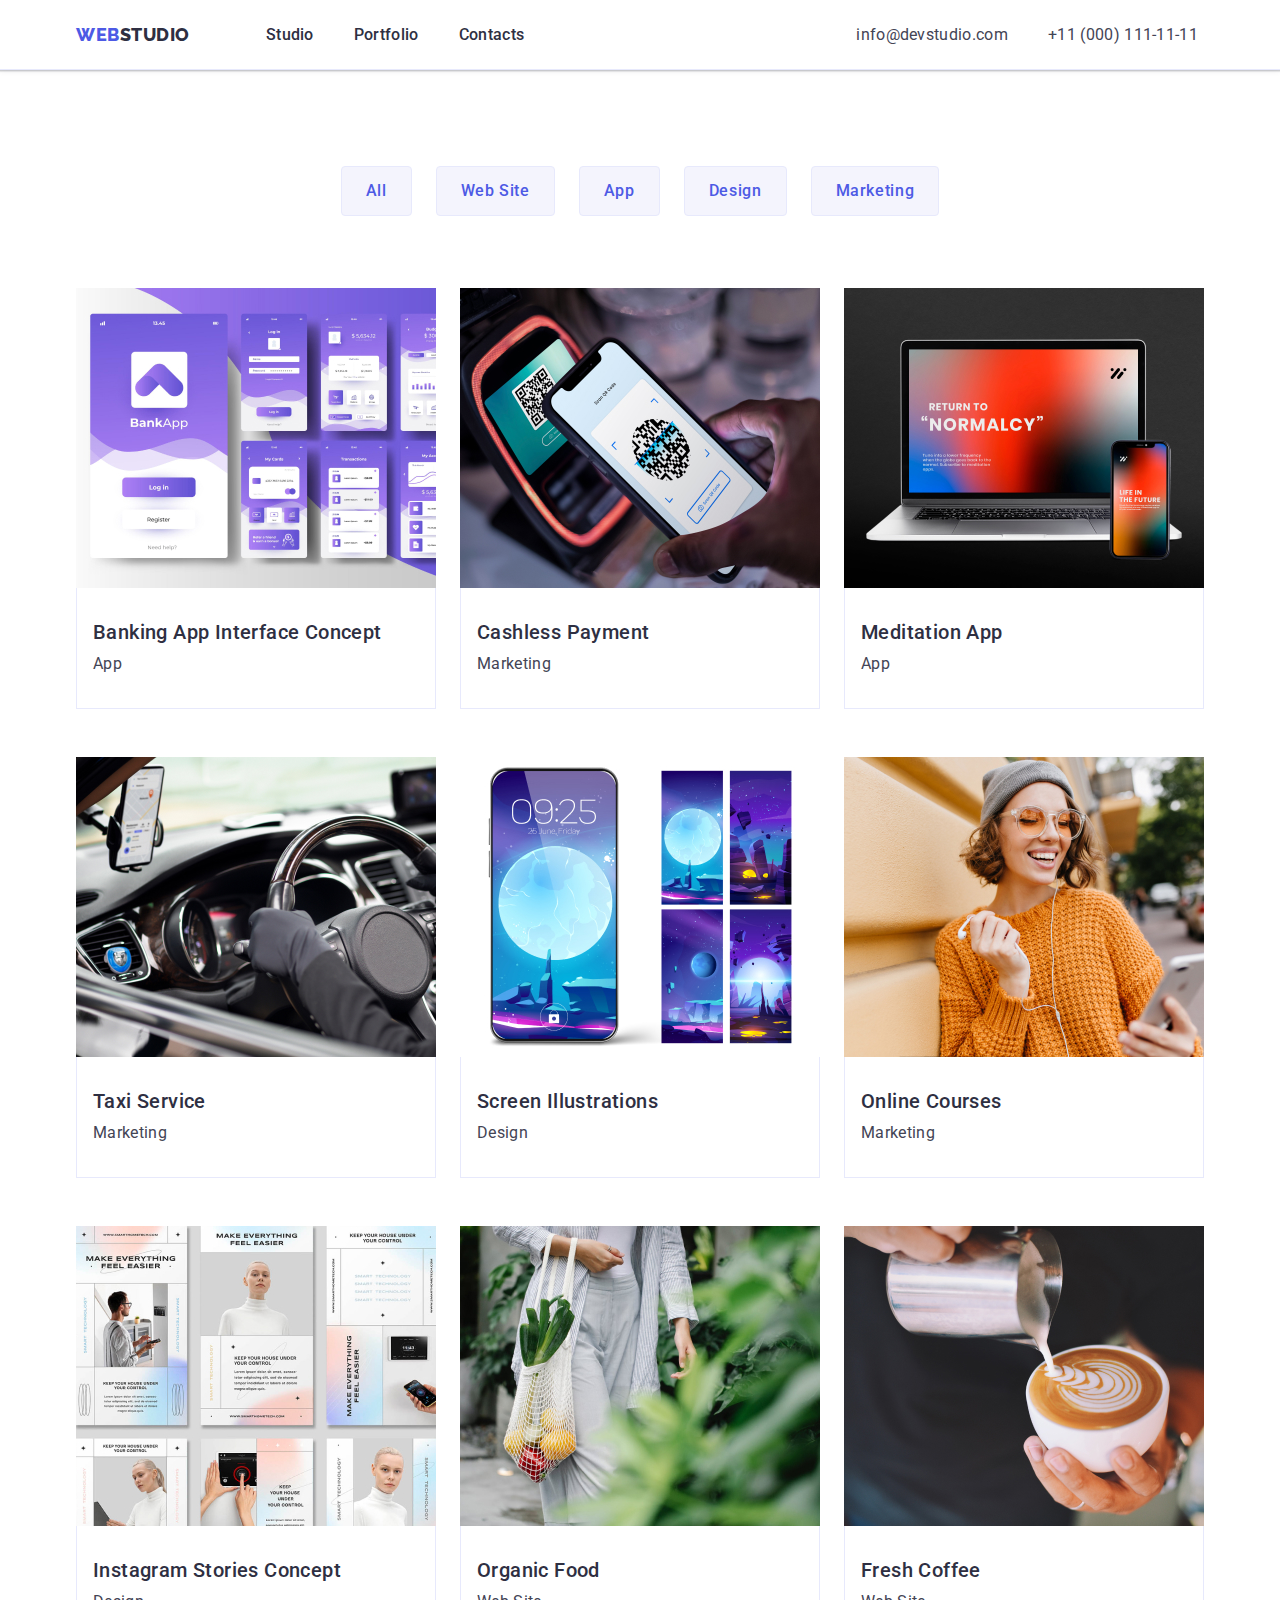
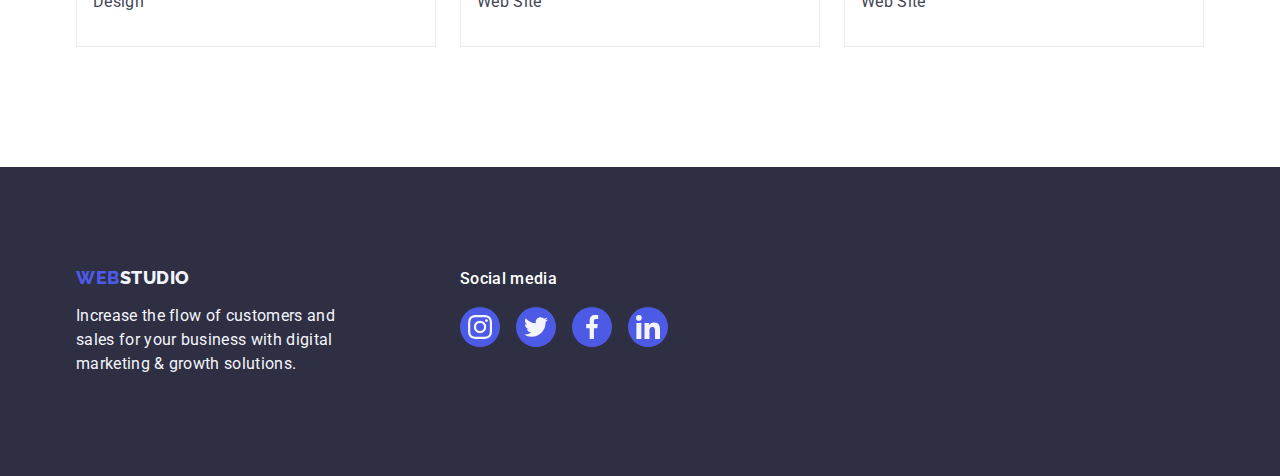
==== portfolio.html @ 876e0b2b "Initial commit" ====
<!DOCTYPE html>
<html lang="en">
  <head>
    <meta charset="UTF-8" />
    <meta http-equiv="X-UA-Compatible" content="IE=edge" />
    <meta name="viewport" content="width=device-width, initial-scale=1.0" />
    <title>Portfolio</title>
    <link rel="preconnect" href="https://fonts.googleapis.com" />
    <link rel="preconnect" href="https://fonts.gstatic.com" crossorigin />
    <link
      href="https://fonts.googleapis.com/css2?family=Raleway:wght@800&family=Roboto:wght@400;500;700;900&display=swap"
      rel="stylesheet"
    />
    <link
      rel="stylesheet"
      href="https://cdnjs.cloudflare.com/ajax/libs/modern-normalize/1.0.0/modern-normalize.min.css"
    />
    <link rel="stylesheet" href="./css/styles.css" />
  </head>
  <body>
    <header class="main-header">
      <div class="container-prtheader container">
        <nav class="nav-link">
          <a class="logoweb link" href="./index.html">Web<span class="logo-web">Studio</span></a>
          <ul class="list main-list">
            <li><a class="alert link" href="./index.html">Studio</a></li>
            <li><a class="alert link" href="./portfolio.html">Portfolio</a></li>
            <li><a class="alert link" href="">Contacts</a></li>
          </ul>
        </nav>
        <address class="contacts">
          <ul class="list main-contacts">
            <li class="gmail"
              ><a class="sections-contact link" href="mailto:info@devstudio.com"
                >info@devstudio.com</a
              ></li
            >
            <li class="number"
              ><a class="sections-contact link" href="tel:+110001111111">+11 (000) 111-11-11</a></li
            >
          </ul>
        </address>
      </div>
    </header>
    <!--buttons-->
    <main>
      <section class="all-buttons">
        <div class="container">
          <h1 hidden>Portfolio</h1>
          <ul class="list list-buttons">
            <li><button class="rest-button" type="button">All</button></li>
            <li><button class="rest-button" type="button">Web Site</button></li>
            <li><button class="rest-button" type="button">App</button></li>
            <li><button class="rest-button" type="button">Design</button></li>
            <li><button class="rest-button" type="button">Marketing</button></li>
          </ul>

          <!--photo-->
          <ul class="list features">
            <li class="features-list">
              <a class="link image" href="">
                <img
                  src="./images/apps/bankingapp1.jpg"
                  alt="Додаток Банка"
                  width="360"
                  height="300"
                />
                <div class="apps">
                  <h2 class="section-two">Banking App Interface Concept</h2>
                  <p class="text">App</p>
                </div>
              </a>
            </li>
            <li class="features-list">
              <a class="link image" href="">
                <img
                  src="./images/apps/Cashless2.jpg"
                  alt="Платіжна система"
                  width="360"
                  height="300"
                />
                <div class="apps">
                  <h2 class="section-two">Cashless Payment</h2>
                  <p class="text">Marketing</p>
                </div>
              </a>
            </li>
            <li class="features-list">
              <a class="link image" href="">
                <img src="./images/apps/App3.jpg" alt="Комп і телефон" width="360" height="300" />
                <div class="apps">
                  <h2 class="section-two">Meditation App</h2>
                  <p class="text">App</p>
                </div>
              </a>
            </li>
            <li class="features-list">
              <a class="link image" href="">
                <img
                  src="./images/apps/TaxiService4.jpg"
                  alt="кермо машини та навігатор"
                  width="360"
                  height="300"
                />
                <div class="apps">
                  <h2 class="section-two">Taxi Service</h2>
                  <p class="text">Marketing</p>
                </div>
              </a>
            </li>
            <li class="features-list">
              <a class="link image" href="">
                <img
                  src="./images/apps/screen5.jpg"
                  alt="дизайн фону на смартфоні"
                  width="360"
                  height="300"
                />
                <div class="apps">
                  <h2 class="section-two">Screen Illustrations</h2>
                  <p class="text">Design</p>
                </div>
              </a>
            </li>
            <li class="features-list">
              <a class="link image" href="">
                <img
                  src="./images/apps/online6.jpg"
                  alt="дівчина з телефоном в руках"
                  width="360"
                  height="300"
                />
                <div class="apps">
                  <h2 class="section-two">Online Courses</h2>
                  <p class="text">Marketing</p>
                </div>
              </a>
            </li>
            <li class="features-list">
              <a class="link image" href="">
                <img
                  src="./images/apps/inst7.jpg"
                  alt="інтерфейс додатка"
                  width="360"
                  height="300"
                />
                <div class="apps">
                  <h2 class="section-two">Instagram Stories Concept</h2>
                  <p class="text">Design</p>
                </div>
              </a>
            </li>
            <li class="features-list">
              <a class="link image" href="">
                <img
                  src="./images/apps/food8.jpg"
                  alt="жінка із кульоком фруктів"
                  width="360"
                  height="300"
                />
                <div class="apps">
                  <h2 class="section-two">Organic Food</h2>
                  <p class="text">Web Site</p>
                </div>
              </a>
            </li>
            <li class="features-list">
              <a class="link image" href="">
                <img src="./images/apps/coff9.jpg" alt="капучіно" width="360" height="300" />
                <div class="apps">
                  <h2 class="section-two">Fresh Coffee</h2>
                  <p class="text">Web Site</p>
                </div>
              </a>
            </li>
          </ul>
        </div>
      </section>
    </main>
    <footer class="end">
      <div class="container end-margin">
        <div class="logo-p">
          <a class="logoweb link logotype" href="./index.html"
            >Web<span class="logo_end">Studio</span></a
          >

          <p class="text-end">
            Increase the flow of customers and sales for your business with digital marketing &
            growth solutions.
          </p>
        </div>
        <div>
          <p class="social-titel">Social media</p>
          <ul class="list link-footer">
            <li class="icons-blu-footer"
              ><a class="link-icon-footer" href=""
                ><svg class="social-icons" width="24" height="24">
                  <use href="./images/icons.svg#instagram"></use></svg></a
            ></li>
            <li class="icons-blu-footer"
              ><a class="link-icon-footer" href=""
                ><svg class="social-icons" width="24" height="24">
                  <use href="./images/icons.svg#twitter"></use></svg></a
            ></li>
            <li class="icons-blu-footer"
              ><a class="link-icon-footer" href=""
                ><svg class="social-icons" width="24" height="24">
                  <use href="./images/icons.svg#facebook"></use></svg></a
            ></li>
            <li class="icons-blu-footer"
              ><a class="link-icon-footer" href=""
                ><svg class="social-icons" width="24" height="24">
                  <use href="./images/icons.svg#linkedin"></use></svg></a
            ></li> </ul
        ></div>
      </div>
    </footer>
  </body>
</html>
---- css/styles.css ----
body {
  font-family: 'Roboto', sans-serif;
  background-color: #ffffff;
  color: #434455;
  box-sizing: border-box;
}

:root {
  --font-family: 'Roboto', sans-serif;
  --body-text: #434455;
  --background-color: #ffffff;
  --link-ocean: #404bbf;
  --main-link: #2e2f42;
  --porfolio-btn: #e7e9fc;
  --icon: #8e8f99;
  --social-link: #4d5ae5;
  --socials-link: #f4f4fd;
  --footer-iconsbg: #31d0aa;
}
h1,
h2,
h3,
h4,
h5,
h6,
p {
  margin: 0;
}
img {
  display: block;
}
.list {
  list-style: none;
  padding: 0;
  margin: 0;
}
.link {
  color: inherit;
  text-decoration: none;
}
button {
  cursor: pointer;
}

/* studio */
.logoweb {
  font-family: 'Raleway', sans-serif;
  font-weight: 800;
  font-size: 18px;
  line-height: 1.17;
  letter-spacing: 0.03em;
  text-transform: uppercase;
  color: #4d5ae5;
  margin-right: 76px;
  padding: 24px 0;
  display: block;
}

.main-header {
  border-bottom: 1px solid #e7e9fc;
  background-color: var(--background-color);
  box-shadow: 0px 2px 1px rgba(46, 47, 66, 0.08), 0px 1px 1px rgba(46, 47, 66, 0.16),
    0px 1px 6px rgba(46, 47, 66, 0.08);
  max-width: 1440px;
  margin: 0 auto;
}
/* header, webstudio*/

.primary-header {
  display: flex;
  align-items: center;
}

.container {
  max-width: 1158px;
  margin: 0 auto;
  padding: 0 15px;
}

/* logo webstudio*/

.nav-link {
  display: flex;
  align-items: center;
  margin-right: 332px;
}

.logo-web {
  color: var(--main-link);
}
/* menu list*/

.main-list {
  display: flex;
  align-items: center;
  gap: 40px;
}

.alert {
  font-weight: 500;
  font-size: 16px;
  line-height: 1.5;
  letter-spacing: 0.02em;
  color: var(--main-link);
  padding: 24px 0 24px;
}

.alert:hover,
.alert:focus {
  color: var(--link-ocean);
}

/* menu contacts*/

.main-contacts {
  display: flex;
  gap: 40px;
  margin: 0;
  align-items: center;
}

.sections-contact {
  font-size: 16px;
  line-height: 1.5;
  letter-spacing: 0.02em;
  font-style: normal;
  color: #434455;
}

.sections-contact:hover,
.sections-contact:focus {
  color: var(--link-ocean);
}

/* main page button*/

.main-page {
  padding-top: 188px;
  padding-bottom: 188px;
  display: flex;

  background-image: linear-gradient(rgba(46, 47, 66, 0.7), rgba(46, 47, 66, 0.7)),
    url(../images/hero-back/people-office.jpg);
  background-repeat: no-repeat;
  background-position: center;
  background-size: cover;
  max-width: 1440px;
  height: 600px;
  margin: 0 auto;
}

.hero-text {
  font-size: 56px;
  text-align: center;
  line-height: 1.07;
  letter-spacing: 0.02em;
  color: #ffffff;
  min-width: 496px;
  margin-bottom: 48px;
  margin-top: 0;
  align-items: center;
  width: 496px;
}

.button-order {
  font-family: 'Roboto', sans-serif;
  font-weight: 500;
  color: #ffffff;
  font-size: 16px;
  line-height: 1.5;
  letter-spacing: 0.04em;

  background-color: #4d5ae5;
  border-radius: 4px;
  line-height: 1.5;
  min-width: 169px;
  height: 56px;
  border: none;
  cursor: pointer;
  padding: 16px 32px;
  gap: 10px;
  display: block;
}

.flex-btn {
  display: flex;
  justify-content: center;
}
.button-order:hover,
.button-order:focus {
  background-color: var(--link-ocean);
}
/* seconadry section*/

.seconadry-section {
  padding-top: 120px;
  padding-bottom: 120px;
  margin-left: auto;
  margin-right: auto;
}

.section-two {
  font-size: 20px;
  font-weight: 500;
  line-height: 1.2;
  letter-spacing: 0.02em;
  color: var(--main-link);
  margin-bottom: 8px;
  margin-top: 0;
}

.desc {
  flex-basis: calc((100% - 72px) / 4);
}

.banners {
  display: flex;
  justify-content: center;
  align-items: center;

  background: #f4f4fd;
  border-radius: 4px;

  width: 264px;
  height: 112px;
  margin-bottom: 8px;
}

.text {
  line-height: 1.5;
  letter-spacing: 0.02em;
  color: #434455;
  flex-basis: calc((100% - 72px) / 4);
  margin: 0;
}

.primary-desc {
  display: flex;
  gap: 24px;

  padding-left: 0;
}
/* 3 section*/
.doing {
  font-size: 36px;
  text-align: center;
  line-height: 1.11;
  letter-spacing: 0.02em;
  text-transform: capitalize;
  color: #2e2f42;
  margin-bottom: 72px;
  margin-top: 0;
}
.picture {
  padding-bottom: 120px;
}
.imge {
  flex-basis: calc((100% - 3 * 16px) / 3);
  height: auto;
}
.pic {
  display: flex;
  gap: 24px;
  flex-basis: calc((100% - 3 * 16px) / 3);
  padding-left: 0;
  margin-top: 0;
}
img {
  display: block;
}
/* 4 section*/
.our-team {
  font-size: 36px;
  text-align: center;
  text-transform: capitalize;
  color: #2e2f42;
  letter-spacing: 0.02em;
  line-height: 1.11;
  margin-bottom: 72px;
  margin-top: 0;
}
.back-team {
  background-color: #f4f4fd;
  padding-bottom: 120px;
  padding-top: 120px;
  margin-left: auto;
  margin-right: auto;
}

.staff {
  display: flex;
  gap: 24px;
  margin-top: 0;
  padding-left: 0;
  margin-bottom: 0;
}

.names {
  font-size: 20px;
  line-height: 1.2;
  letter-spacing: 0.02em;
  color: #2e2f42;
  font-weight: 500;
}
.row {
  padding: 32px 16px;
  border-radius: 0px 0px 4px 4px;
}

.ellipse {
  padding: 32px 0;
}

.icons-blu {
  width: 40px;
  height: 40px;
}

.link-icon {
  width: 100%;
  height: 100%;
  background-color: var(--social-link);
  border-radius: 50%;
  display: flex;
  justify-content: center;
  align-items: center;
  transition: background-color 250ms cubic-bezier(0.4, 0, 0.2, 1);
}
.social-link {
  display: flex;
  justify-content: center;
  align-items: center;
  gap: 24px;
}
.social-icon {
  display: flex;
  justify-content: center;
  align-items: center;
  gap: 24px;
}

.social-icons {
  fill: var(--socials-link);
}

.link-icon:hover,
.link-icon:focus {
  background-color: var(--link-ocean);
}
.optinal-row {
  text-align: center;
  margin-bottom: 8px;
  margin-top: 0;
}
.last-row {
  text-align: center;
  margin-bottom: 8px;
}
.back {
  background-color: #ffffff;
  border-radius: 0px 0px 4px 4px;
  box-shadow: 0px 1px 6px rgba(46, 47, 66, 0.08), 0px 1px 1px rgba(46, 47, 66, 0.16),
    0px 2px 1px rgba(46, 47, 66, 0.08);
}

/* 5 section*/

.aside {
  padding-bottom: 120px;
  padding-top: 120px;
}

.heading {
  font-style: normal;
  font-weight: 700;
  font-size: 36px;
  line-height: 1.1;
  color: #2e2f42;
  text-align: center;

  margin-bottom: 72px;
  margin-top: 0;
}

.list-items {
  display: flex;
  gap: 24px;
}

.menu-items {
  width: calc((100% - 120px) / 6);
  height: 88px;
  color: rgba(142, 143, 153, 1);
}

.link-items {
  width: 100%;
  height: 100%;
  border: 1px solid #8e8f99;
  border-radius: 4px;
  display: flex;
  align-items: center;
  justify-content: center;
  transition: border-color 250ms cubic-bezier(0.4, 0, 0.2, 1),
    color 250ms cubic-bezier(0.4, 0, 0.2, 1);

  color: var(--icon);
}
.logo-brand {
  fill: currentColor;
}
.link-items:hover,
.link-items:focus {
  color: var(--link-ocean);
  border-color: var(--link-ocean);
  fill: var(--link-ocean);
}

/* footer*/

.end {
  background-color: #2e2f42;
  padding: 100px 0;
  margin: 0;
}

.end-margin {
  display: flex;
  align-items: baseline;
}
.logotype {
  display: inline-block;
  margin: 0 0 16px;
  padding: 0;
}

.text-end {
  margin: 0;
  line-height: 1.5;
  color: #f4f4fd;
  font-weight: 400;
  font-size: 16px;
  letter-spacing: 0.02em;
  max-width: 264px;
  margin-right: 0;
  margin-left: 0;
}
.logo-p {
  margin-right: 120px;
}

.logo_end {
  color: #f4f4fd;
}

.social-titel {
  font-weight: 500;
  font-size: 16px;
  line-height: 1.5;
  color: #ffffff;
  letter-spacing: 0.02em;
  margin-bottom: 16px;
}

.link-footer {
  display: flex;
  gap: 16px;
}
.link-icon-footer {
  width: 100%;
  height: 100%;
  background-color: var(--social-link);
  border-radius: 50%;
  display: flex;
  justify-content: center;
  align-items: center;
  transition: background-color 250ms cubic-bezier(0.4, 0, 0.2, 1);
}

.icons-blu-footer {
  width: 40px;
  height: 40px;
}

.icons-blu-footer :hover,
.icons-blu-footer :focus {
  background-color: var(--footer-iconsbg);
}

/* Portfolio */
.rest-button {
  font-family: 'Roboto', sans-serif;
  font-size: 16px;
  font-weight: 500;
  line-height: 1.5;
  letter-spacing: 0.04em;
  color: #4d5ae5;
  background-color: #f4f4fd;
  cursor: pointer;
  padding: 12px 24px;
  border-radius: 4px;
  border: 1px solid var(--porfolio-btn);
}

.container-prtheader {
  align-items: center;
  display: flex;
  padding-bottom: 96px;
  margin: 0 auto;
  padding: 0 15px 0 15px;
}
.rest-button:hover,
.rest-button:focus {
  color: #ffffff;
  background-color: #404bbf;
  border: 1px solid transparent;
  box-shadow: 0px 3px 1px rgba(0, 0, 0, 0.1), 0px 2px 1px rgba(0, 0, 0, 0.08),
    0px 2px 2px rgba(0, 0, 0, 0.12);
}

.all-buttons {
  padding-top: 96px;
  padding-bottom: 120px;
}

.list-buttons {
  display: flex;
  gap: 24px;
  margin-bottom: 72px;
  justify-content: center;
  margin-top: 0;
  padding-left: 0;
}

/* Photo */

.features {
  display: flex;
  flex-wrap: wrap;
  column-gap: 24px;
  row-gap: 48px;
  padding-left: 0;
  margin-top: 0;
  margin-bottom: 0;
}
.features-list {
  width: calc((100% - 48px) / 3);
}

.apps {
  padding: 32px 16px;
  border: 1px solid #e7e9fc;
  border-top: none;
}
.image {
  display: block;
}

.image:hover,
.image:focus {
  box-shadow: 0px 1px 6px rgba(46, 47, 66, 0.08), 0px 1px 1px rgba(46, 47, 66, 0.16),
    0px 2px 1px rgba(46, 47, 66, 0.08);
}
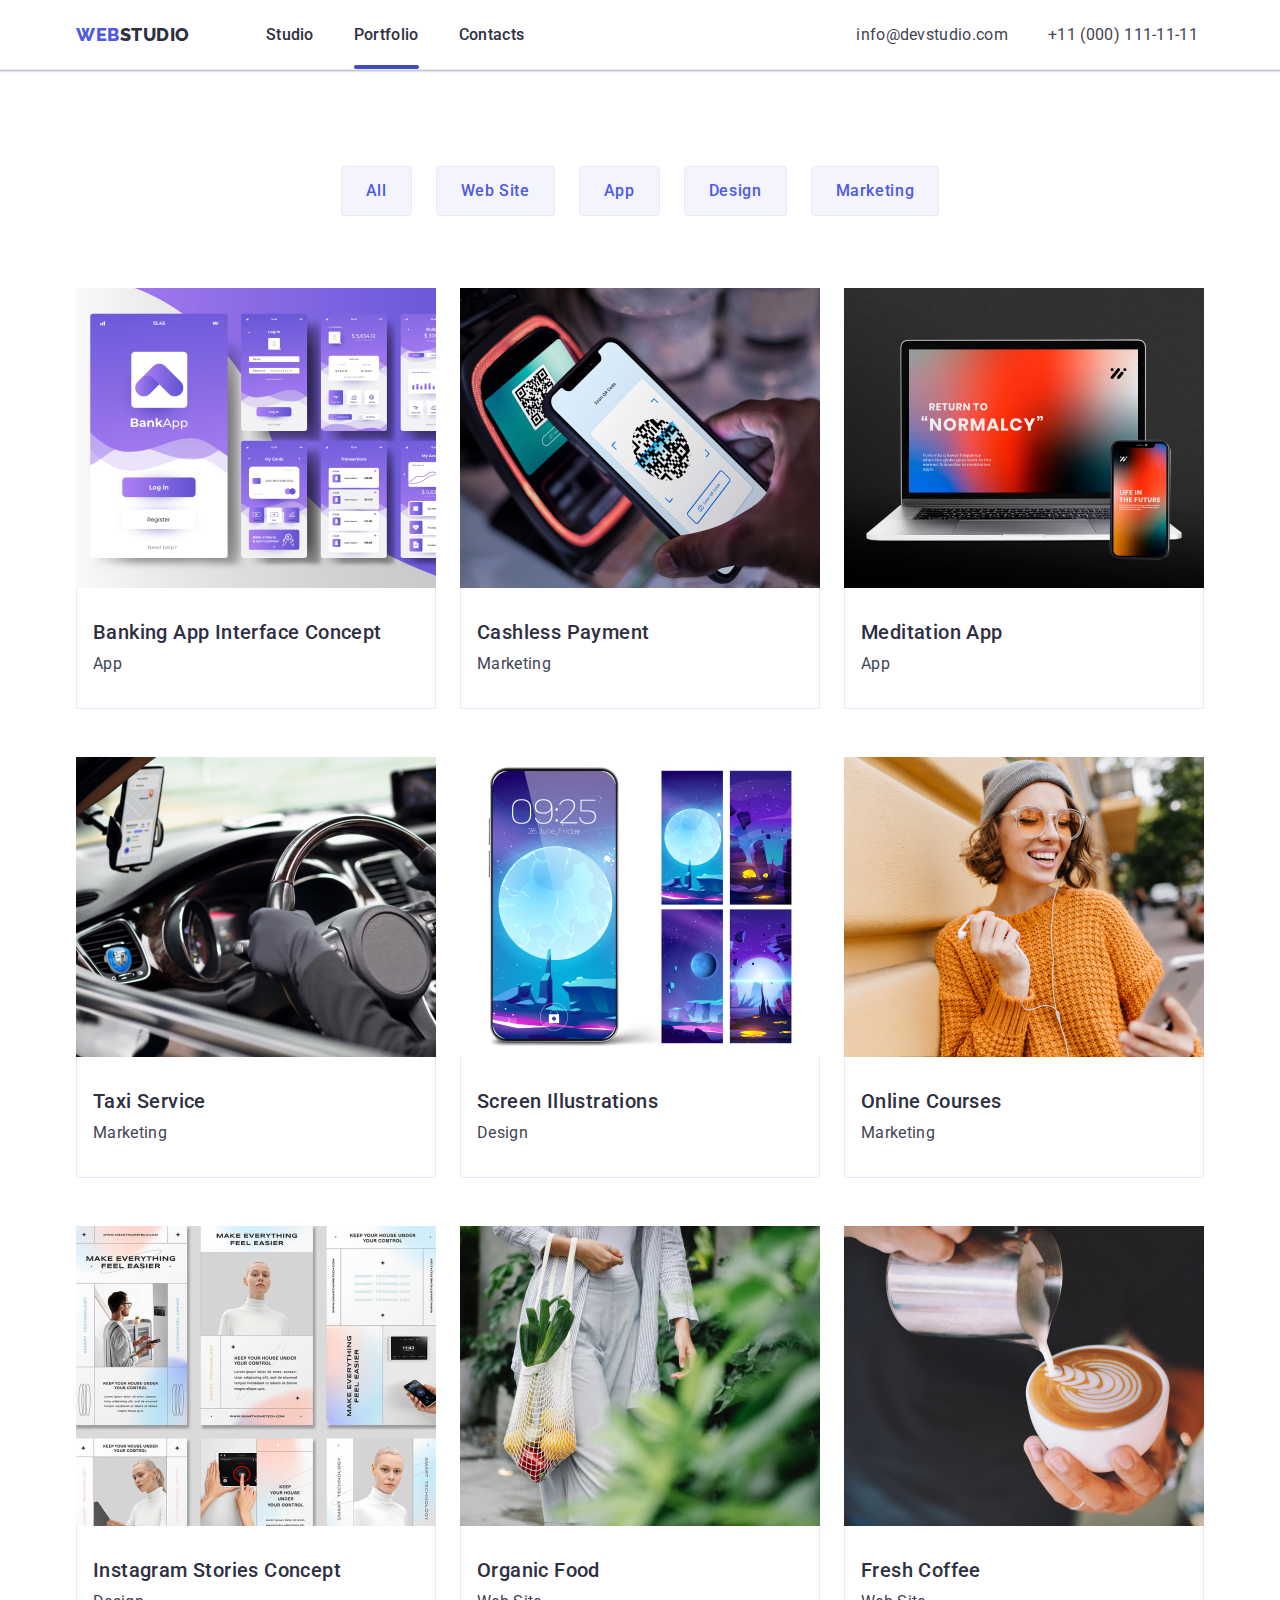
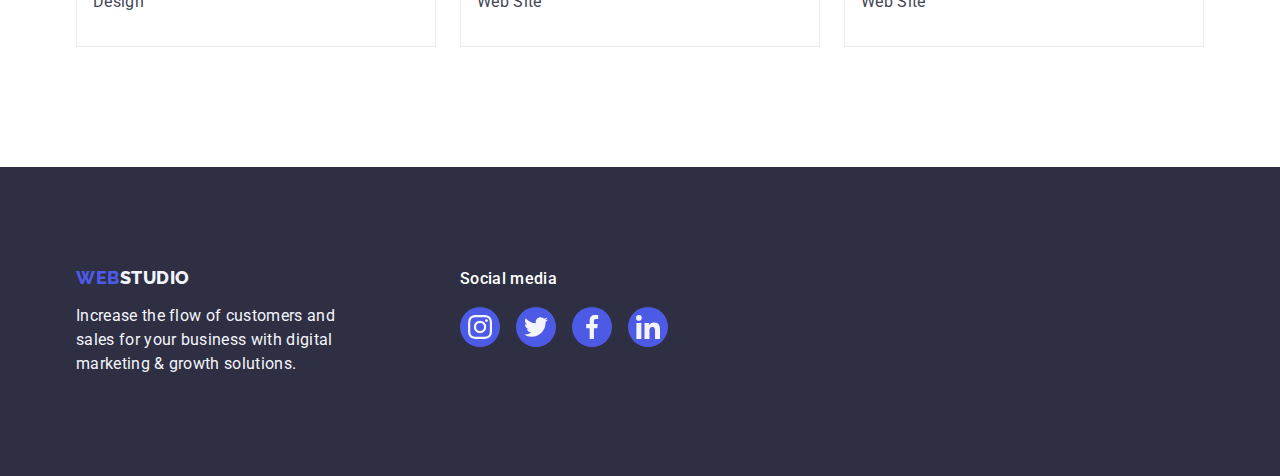
==== commit 1a0f40ca: "1" ====
--- a/portfolio.html
+++ b/portfolio.html
@@ -24,7 +24,7 @@
           <a class="logoweb link" href="./index.html">Web<span class="logo-web">Studio</span></a>
           <ul class="list main-list">
             <li><a class="alert link" href="./index.html">Studio</a></li>
-            <li><a class="alert link" href="./portfolio.html">Portfolio</a></li>
+            <li><a class="alert link line" href="./portfolio.html">Portfolio</a></li>
             <li><a class="alert link" href="">Contacts</a></li>
           </ul>
         </nav>
--- a/css/styles.css
+++ b/css/styles.css
@@ -102,11 +102,24 @@
   line-height: 1.5;
   letter-spacing: 0.02em;
   color: var(--main-link);
+
   padding: 24px 0 24px;
-}
-
-.alert:hover,
-.alert:focus {
+  position: relative;
+  transition: color 250ms cubic-bezier(0.4, 0, 0.2, 1);
+}
+
+.line::after {
+  content: '';
+  position: absolute;
+  width: 100%;
+  height: 4px;
+  left: 0;
+  bottom: -1px;
+  display: block;
+  background-color: var(--link-ocean);
+  border-radius: 2px;
+  transition: var(--social-link);
+  margin-top: 24px;
   color: var(--link-ocean);
 }
 
@@ -125,6 +138,7 @@
   letter-spacing: 0.02em;
   font-style: normal;
   color: #434455;
+  transition: color 250ms cubic-bezier(0.4, 0, 0.2, 1);
 }
 
 .sections-contact:hover,
@@ -180,6 +194,7 @@
   padding: 16px 32px;
   gap: 10px;
   display: block;
+  transition: background-color 250ms cubic-bezier(0.4, 0, 0.2, 1);
 }
 
 .flex-btn {
@@ -500,6 +515,10 @@
   padding: 12px 24px;
   border-radius: 4px;
   border: 1px solid var(--porfolio-btn);
+
+  transition: color 250ms cubic-bezier(0.4, 0, 0.2, 1),
+    background-color 250ms cubic-bezier(0.4, 0, 0.2, 1),
+    border-color 250ms cubic-bezier(0.4, 0, 0.2, 1), box-shadow 250ms cubic-bezier(0.4, 0, 0.2, 1);
 }
 
 .container-prtheader {
@@ -554,6 +573,7 @@
 }
 .image {
   display: block;
+  transition: box-shadow 250ms cubic-bezier(0.4, 0, 0.2, 1);
 }
 
 .image:hover,
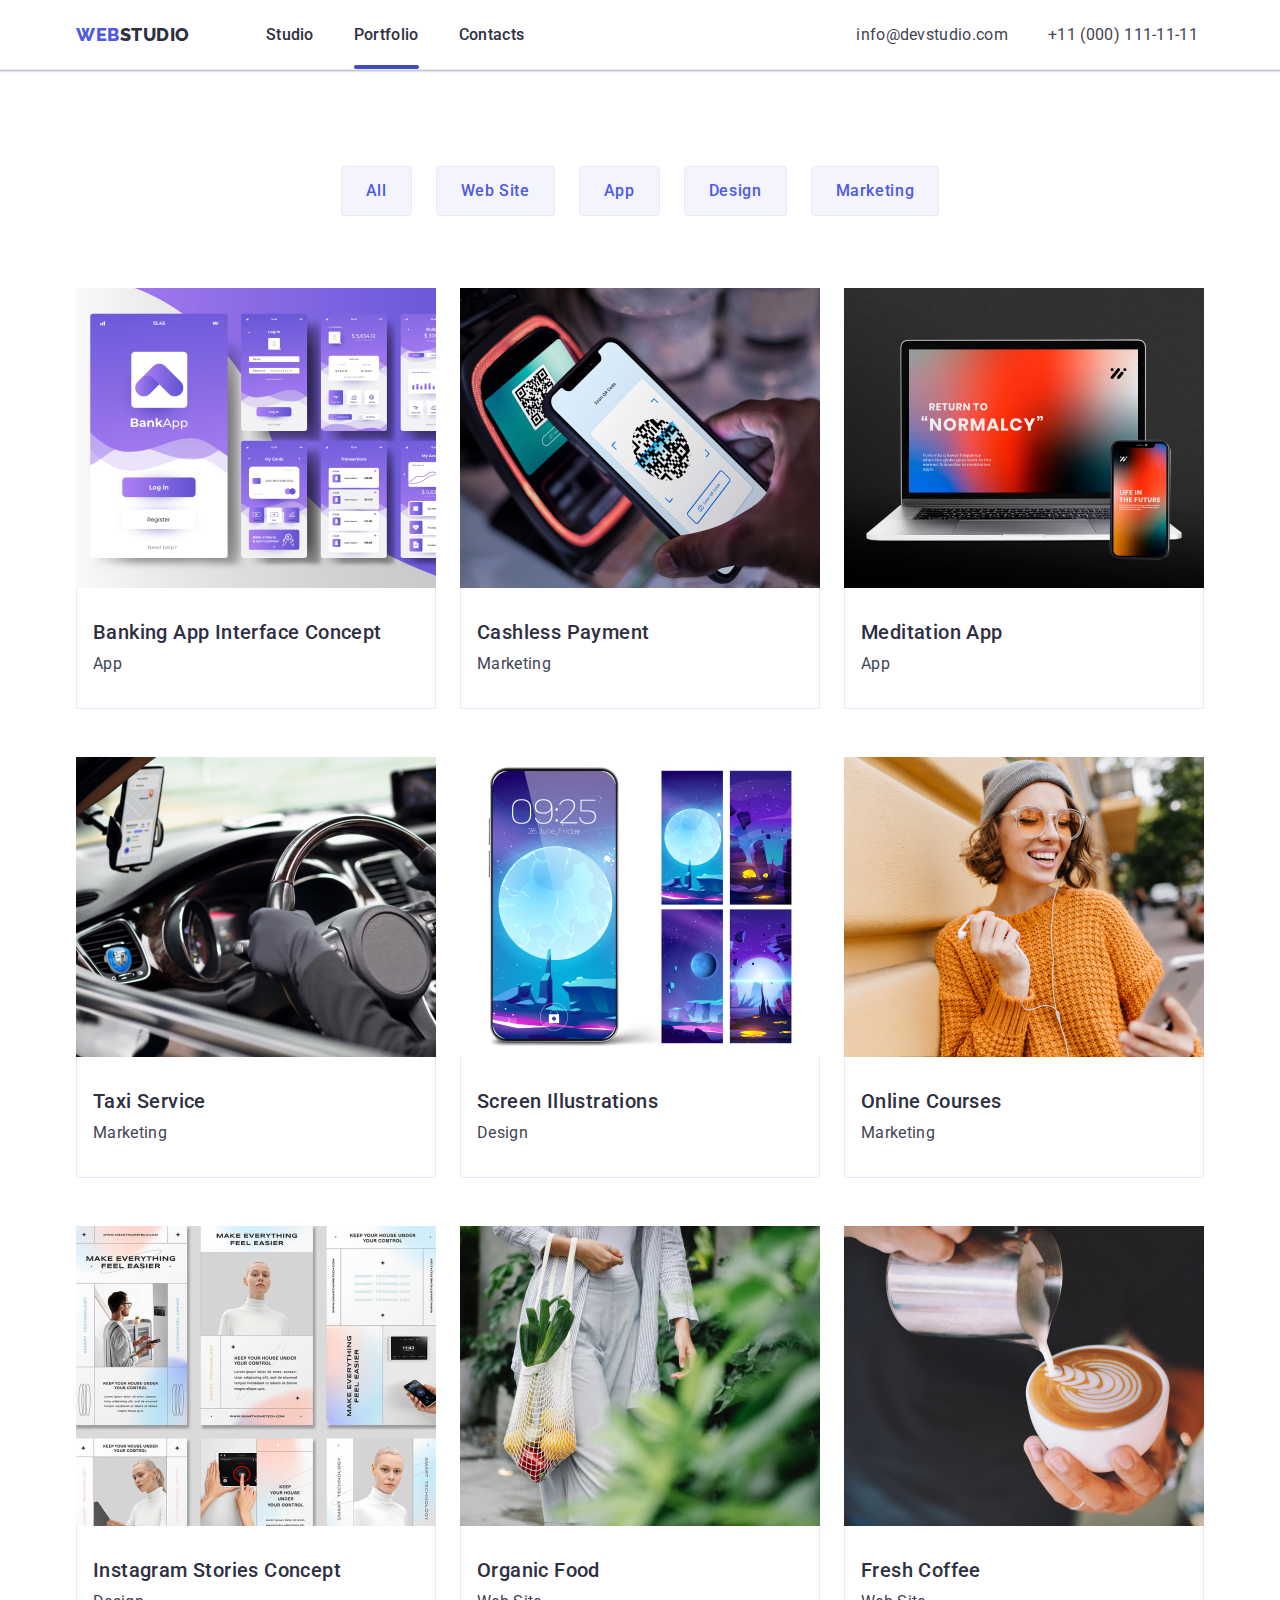
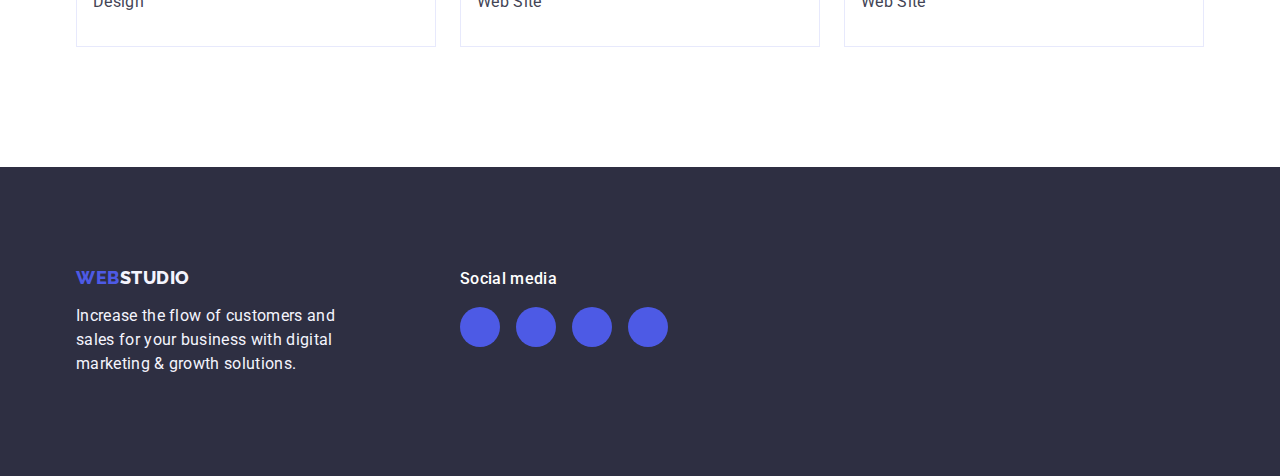
==== commit 09be7638: "1" ====
--- a/portfolio.html
+++ b/portfolio.html
@@ -19,7 +19,7 @@
   </head>
   <body>
     <header class="main-header">
-      <div class="container-prtheader container">
+      <div class="primary-header container">
         <nav class="nav-link">
           <a class="logoweb link" href="./index.html">Web<span class="logo-web">Studio</span></a>
           <ul class="list main-list">
@@ -30,12 +30,12 @@
         </nav>
         <address class="contacts">
           <ul class="list main-contacts">
-            <li class="gmail"
+            <li
               ><a class="sections-contact link" href="mailto:info@devstudio.com"
                 >info@devstudio.com</a
               ></li
             >
-            <li class="number"
+            <li
               ><a class="sections-contact link" href="tel:+110001111111">+11 (000) 111-11-11</a></li
             >
           </ul>
--- a/css/styles.css
+++ b/css/styles.css
@@ -194,7 +194,6 @@
   padding: 16px 32px;
   gap: 10px;
   display: block;
-  transition: background-color 250ms cubic-bezier(0.4, 0, 0.2, 1);
 }
 
 .flex-btn {
@@ -204,6 +203,72 @@
 .button-order:hover,
 .button-order:focus {
   background-color: var(--link-ocean);
+}
+
+.data-modal {
+  position: fixed;
+  top: 0;
+  left: 0;
+  width: 100%;
+  height: 100%;
+  background-color: rgba(46, 47, 66, 0.4);
+  transition: opacity 250ms cubic-bezier(0.4, 0, 0.2, 1),
+    visibility 250ms cubic-bezier(0.4, 0, 0.2, 1);
+}
+.is-hidden {
+  opacity: 0;
+  visibility: hidden;
+  pointer-events: none;
+}
+
+.position-modal {
+  position: absolute;
+  top: 50%;
+  left: 50%;
+  transform: translate(-50%, -50%) scale(1);
+
+  width: 408px;
+  min-height: 576px;
+  background: #fcfcfc;
+  box-shadow: 0px 1px 1px rgba(0, 0, 0, 0.14), 0px 1px 3px rgba(0, 0, 0, 0.12),
+    0px 2px 1px rgba(0, 0, 0, 0.2);
+  border-radius: 4px;
+  transition: transform 250ms cubic-bezier(0.4, 0, 0.2, 1);
+}
+
+.modal-btn {
+  position: absolute;
+  top: 24px;
+  right: 24px;
+  width: 24px;
+  height: 24px;
+  border-radius: 50%;
+  padding: 0;
+
+  display: flex;
+  align-items: center;
+  justify-content: center;
+
+  background-color: #e7e9fc;
+  border: 1px solid rgba(0, 0, 0, 0.1);
+  cursor: pointer;
+
+  transition: transform 250ms cubic-bezier(0.4, 0, 0.2, 1);
+  transition: background-color 250ms cubic-bezier(0.4, 0, 0.2, 1),
+    border 250ms cubic-bezier(0.4, 0, 0.2, 1);
+}
+
+.modal-btn:hover,
+.modal-btn:focus {
+  background-color: var(--link-ocean);
+  border: none;
+}
+.close {
+  transition: fill 250ms cubic-bezier(0.4, 0, 0.2, 1);
+}
+.close:hover,
+.close:focus {
+  fill: #ffffff;
 }
 /* seconadry section*/
 
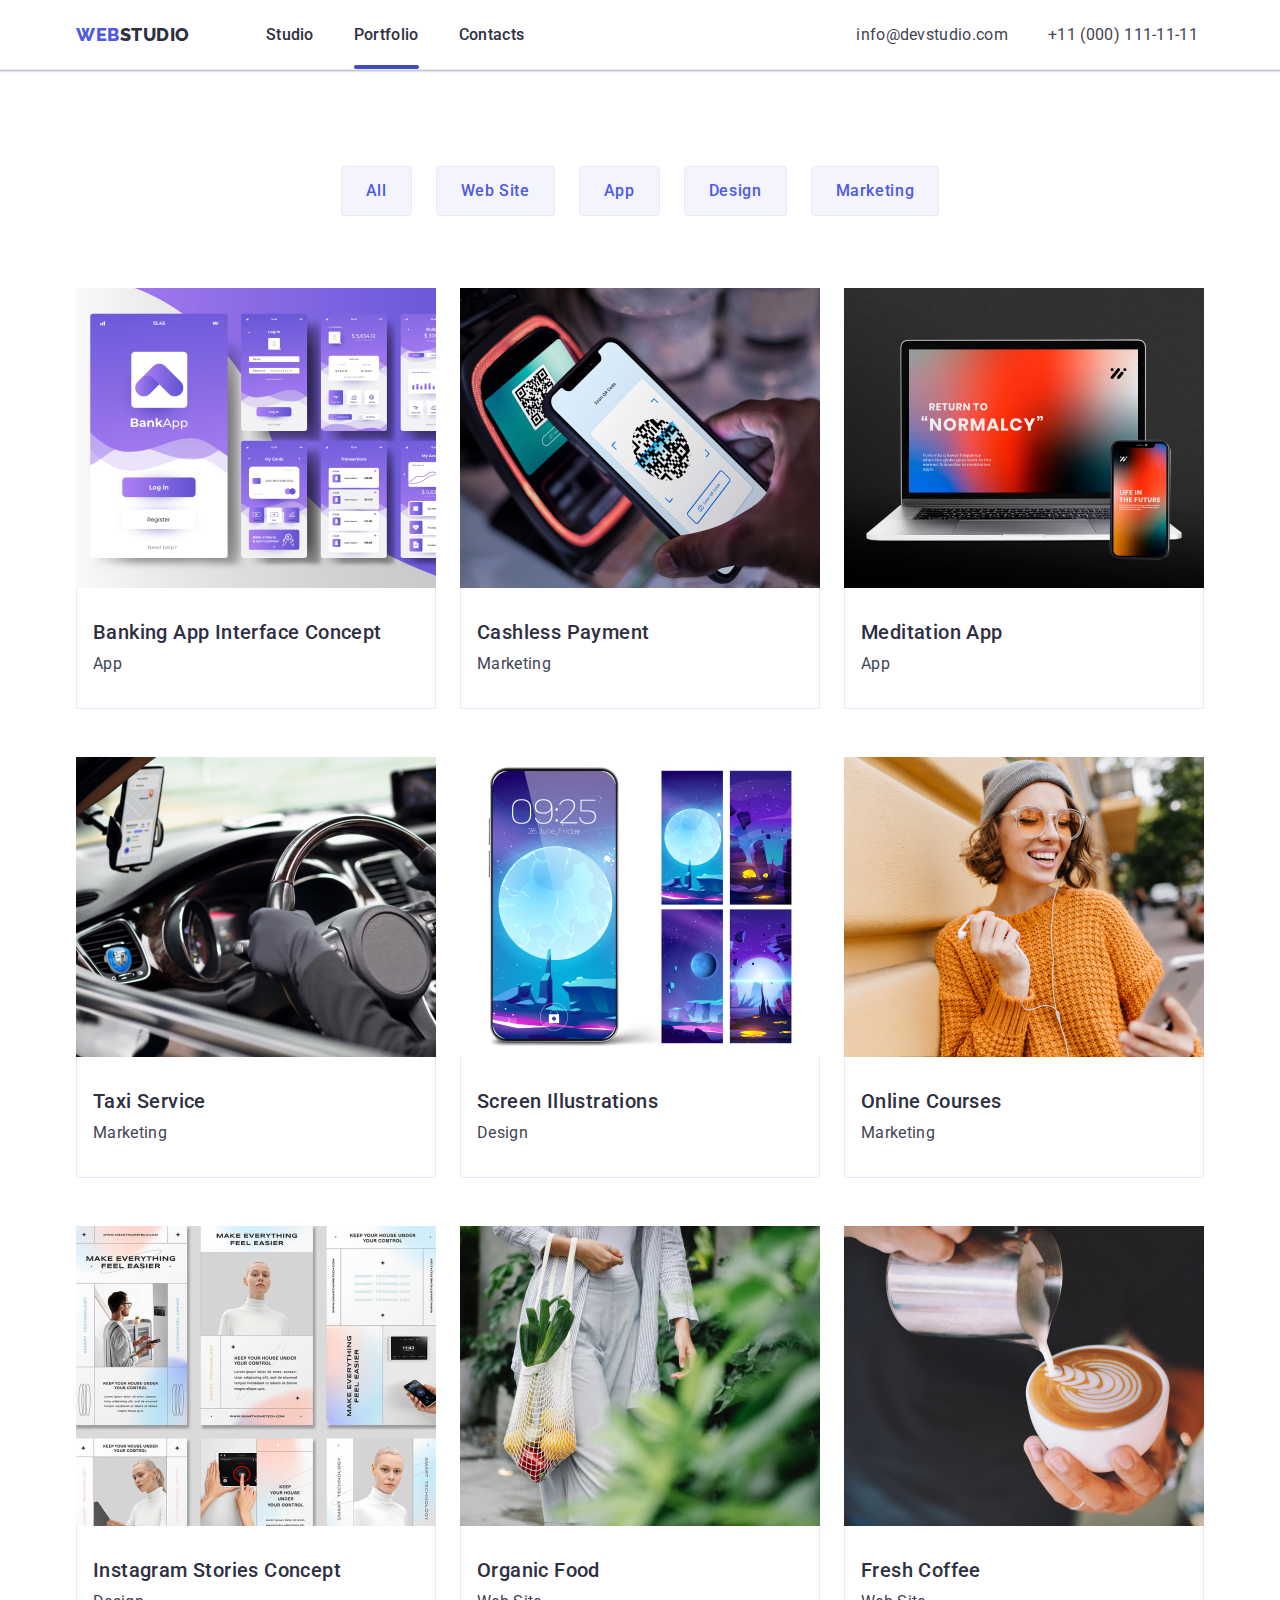
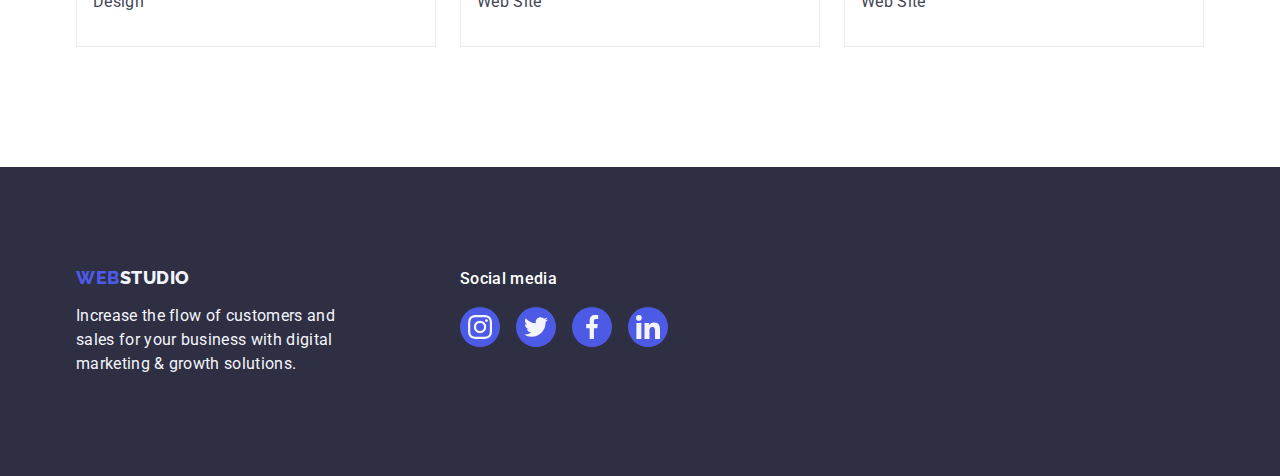
==== commit 312e3e78: "1" ====
--- a/portfolio.html
+++ b/portfolio.html
@@ -59,12 +59,19 @@
           <ul class="list features">
             <li class="features-list">
               <a class="link image" href="">
-                <img
-                  src="./images/apps/bankingapp1.jpg"
-                  alt="Додаток Банка"
-                  width="360"
-                  height="300"
-                />
+                <div class="box-img">
+                  <img
+                    src="./images/apps/bankingapp1.jpg"
+                    alt="Додаток Банка"
+                    width="360"
+                    height="300"
+                  />
+
+                  <p class="text-app"
+                    >14 Stylish and User-Friendly App Design Concepts · Task Manager App · Calorie
+                    Tracker App · Exotic Fruit Ecommerce App · Cloud Storage App</p
+                  >
+                </div>
                 <div class="apps">
                   <h2 class="section-two">Banking App Interface Concept</h2>
                   <p class="text">App</p>
--- a/css/styles.css
+++ b/css/styles.css
@@ -50,7 +50,9 @@
   line-height: 1.17;
   letter-spacing: 0.03em;
   text-transform: uppercase;
+
   color: #4d5ae5;
+
   margin-right: 76px;
   padding: 24px 0;
   display: block;
@@ -61,6 +63,7 @@
   background-color: var(--background-color);
   box-shadow: 0px 2px 1px rgba(46, 47, 66, 0.08), 0px 1px 1px rgba(46, 47, 66, 0.16),
     0px 1px 6px rgba(46, 47, 66, 0.08);
+
   max-width: 1440px;
   margin: 0 auto;
 }
@@ -97,30 +100,34 @@
 }
 
 .alert {
+  position: relative;
+  transition: color 250ms cubic-bezier(0.4, 0, 0.2, 1);
+
   font-weight: 500;
   font-size: 16px;
   line-height: 1.5;
   letter-spacing: 0.02em;
+
   color: var(--main-link);
 
   padding: 24px 0 24px;
-  position: relative;
-  transition: color 250ms cubic-bezier(0.4, 0, 0.2, 1);
 }
 
 .line::after {
+  position: absolute;
   content: '';
-  position: absolute;
+
   width: 100%;
   height: 4px;
+
   left: 0;
   bottom: -1px;
   display: block;
+  margin-top: 24px;
+
   background-color: var(--link-ocean);
   border-radius: 2px;
   transition: var(--social-link);
-  margin-top: 24px;
-  color: var(--link-ocean);
 }
 
 /* menu contacts*/
@@ -138,6 +145,7 @@
   letter-spacing: 0.02em;
   font-style: normal;
   color: #434455;
+
   transition: color 250ms cubic-bezier(0.4, 0, 0.2, 1);
 }
 
@@ -158,20 +166,23 @@
   background-repeat: no-repeat;
   background-position: center;
   background-size: cover;
+
   max-width: 1440px;
   height: 600px;
+
   margin: 0 auto;
 }
 
 .hero-text {
   font-size: 56px;
+  line-height: 1.07;
+  letter-spacing: 0.02em;
+  color: #ffffff;
+
+  margin-bottom: 48px;
+  margin-top: 0;
+
   text-align: center;
-  line-height: 1.07;
-  letter-spacing: 0.02em;
-  color: #ffffff;
-  min-width: 496px;
-  margin-bottom: 48px;
-  margin-top: 0;
   align-items: center;
   width: 496px;
 }
@@ -179,96 +190,115 @@
 .button-order {
   font-family: 'Roboto', sans-serif;
   font-weight: 500;
+  font-size: 16px;
+  line-height: 1.5;
+  letter-spacing: 0.04em;
+
   color: #ffffff;
-  font-size: 16px;
-  line-height: 1.5;
-  letter-spacing: 0.04em;
-
   background-color: #4d5ae5;
+
   border-radius: 4px;
   line-height: 1.5;
+  border: none;
+  cursor: pointer;
+
   min-width: 169px;
   height: 56px;
-  border: none;
-  cursor: pointer;
+
   padding: 16px 32px;
   gap: 10px;
   display: block;
-}
-
-.flex-btn {
-  display: flex;
-  justify-content: center;
-}
+  margin: 0 auto;
+
+  transition: background-color 250ms cubic-bezier(0.4, 0, 0.2, 1);
+}
+
 .button-order:hover,
 .button-order:focus {
   background-color: var(--link-ocean);
-}
-
-.data-modal {
+  border: none;
+}
+
+.backdrop {
   position: fixed;
   top: 0;
   left: 0;
+
   width: 100%;
   height: 100%;
+
   background-color: rgba(46, 47, 66, 0.4);
+
   transition: opacity 250ms cubic-bezier(0.4, 0, 0.2, 1),
     visibility 250ms cubic-bezier(0.4, 0, 0.2, 1);
 }
-.is-hidden {
-  opacity: 0;
-  visibility: hidden;
-  pointer-events: none;
-}
-
-.position-modal {
+
+.modal {
   position: absolute;
   top: 50%;
   left: 50%;
   transform: translate(-50%, -50%) scale(1);
 
+  border-radius: 4px;
   width: 408px;
   min-height: 576px;
+
   background: #fcfcfc;
   box-shadow: 0px 1px 1px rgba(0, 0, 0, 0.14), 0px 1px 3px rgba(0, 0, 0, 0.12),
     0px 2px 1px rgba(0, 0, 0, 0.2);
-  border-radius: 4px;
+
   transition: transform 250ms cubic-bezier(0.4, 0, 0.2, 1);
 }
 
-.modal-btn {
+.backdrop.is-hidden {
+  opacity: 0;
+  visibility: hidden;
+  pointer-events: none;
+}
+
+.btn-close {
   position: absolute;
   top: 24px;
   right: 24px;
   width: 24px;
   height: 24px;
-  border-radius: 50%;
-  padding: 0;
-
-  display: flex;
-  align-items: center;
-  justify-content: center;
-
-  background-color: #e7e9fc;
+
   border: 1px solid rgba(0, 0, 0, 0.1);
   cursor: pointer;
+  border-radius: 50%;
+  border: 250ms cubic-bezier(0.4, 0, 0.2, 1);
+
+  padding: 0;
+  display: flex;
+  align-items: center;
+  justify-content: center;
+
+  background-color: #e7e9fc;
 
   transition: transform 250ms cubic-bezier(0.4, 0, 0.2, 1);
+  transition: background-color 250ms cubic-bezier(0.4, 0, 0.2, 1);
   transition: background-color 250ms cubic-bezier(0.4, 0, 0.2, 1),
     border 250ms cubic-bezier(0.4, 0, 0.2, 1);
 }
 
-.modal-btn:hover,
-.modal-btn:focus {
+.backdrop .is-hidden .modal {
+  transform: translate(-50%, -50%) scale(1);
+}
+
+.icon-close {
+  transition: fill 250ms cubic-bezier(0.4, 0, 0.2, 1);
+  fill: currentColor;
+}
+.btn-close:hover,
+.btn-close:focus {
   background-color: var(--link-ocean);
   border: none;
 }
-.close {
-  transition: fill 250ms cubic-bezier(0.4, 0, 0.2, 1);
-}
-.close:hover,
-.close:focus {
+
+.icon-close:hover,
+.icon-close:focus {
   fill: #ffffff;
+  color: #ffffff;
 }
 /* seconadry section*/
 
@@ -284,7 +314,9 @@
   font-weight: 500;
   line-height: 1.2;
   letter-spacing: 0.02em;
+
   color: var(--main-link);
+
   margin-bottom: 8px;
   margin-top: 0;
 }
@@ -309,15 +341,15 @@
 .text {
   line-height: 1.5;
   letter-spacing: 0.02em;
-  color: #434455;
   flex-basis: calc((100% - 72px) / 4);
   margin: 0;
+
+  color: #434455;
 }
 
 .primary-desc {
   display: flex;
   gap: 24px;
-
   padding-left: 0;
 }
 /* 3 section*/
@@ -327,7 +359,9 @@
   line-height: 1.11;
   letter-spacing: 0.02em;
   text-transform: capitalize;
+
   color: #2e2f42;
+
   margin-bottom: 72px;
   margin-top: 0;
 }
@@ -353,14 +387,17 @@
   font-size: 36px;
   text-align: center;
   text-transform: capitalize;
+  letter-spacing: 0.02em;
+  line-height: 1.11;
+
   color: #2e2f42;
-  letter-spacing: 0.02em;
-  line-height: 1.11;
+
   margin-bottom: 72px;
   margin-top: 0;
 }
 .back-team {
   background-color: #f4f4fd;
+
   padding-bottom: 120px;
   padding-top: 120px;
   margin-left: auto;
@@ -379,8 +416,9 @@
   font-size: 20px;
   line-height: 1.2;
   letter-spacing: 0.02em;
+  font-weight: 500;
+
   color: #2e2f42;
-  font-weight: 500;
 }
 .row {
   padding: 32px 16px;
@@ -399,12 +437,15 @@
 .link-icon {
   width: 100%;
   height: 100%;
+  border-radius: 50%;
+
+  display: flex;
+  justify-content: center;
+  align-items: center;
+
+  transition: background-color 250ms cubic-bezier(0.4, 0, 0.2, 1);
+
   background-color: var(--social-link);
-  border-radius: 50%;
-  display: flex;
-  justify-content: center;
-  align-items: center;
-  transition: background-color 250ms cubic-bezier(0.4, 0, 0.2, 1);
 }
 .social-link {
   display: flex;
@@ -455,8 +496,9 @@
   font-weight: 700;
   font-size: 36px;
   line-height: 1.1;
+  text-align: center;
+
   color: #2e2f42;
-  text-align: center;
 
   margin-bottom: 72px;
   margin-top: 0;
@@ -470,6 +512,7 @@
 .menu-items {
   width: calc((100% - 120px) / 6);
   height: 88px;
+
   color: rgba(142, 143, 153, 1);
 }
 
@@ -478,9 +521,11 @@
   height: 100%;
   border: 1px solid #8e8f99;
   border-radius: 4px;
+
   display: flex;
   align-items: center;
   justify-content: center;
+
   transition: border-color 250ms cubic-bezier(0.4, 0, 0.2, 1),
     color 250ms cubic-bezier(0.4, 0, 0.2, 1);
 
@@ -516,14 +561,18 @@
 
 .text-end {
   margin: 0;
-  line-height: 1.5;
-  color: #f4f4fd;
+  margin-right: 0;
+  margin-left: 0;
+
+  line-height: 1.5;
+
   font-weight: 400;
   font-size: 16px;
   letter-spacing: 0.02em;
+
   max-width: 264px;
-  margin-right: 0;
-  margin-left: 0;
+
+  color: #f4f4fd;
 }
 .logo-p {
   margin-right: 120px;
@@ -537,8 +586,11 @@
   font-weight: 500;
   font-size: 16px;
   line-height: 1.5;
+
+  letter-spacing: 0.02em;
+
   color: #ffffff;
-  letter-spacing: 0.02em;
+
   margin-bottom: 16px;
 }
 
@@ -549,12 +601,14 @@
 .link-icon-footer {
   width: 100%;
   height: 100%;
+  border-radius: 50%;
+
+  display: flex;
+  justify-content: center;
+  align-items: center;
+
+  transition: background-color 250ms cubic-bezier(0.4, 0, 0.2, 1);
   background-color: var(--social-link);
-  border-radius: 50%;
-  display: flex;
-  justify-content: center;
-  align-items: center;
-  transition: background-color 250ms cubic-bezier(0.4, 0, 0.2, 1);
 }
 
 .icons-blu-footer {
@@ -575,6 +629,7 @@
   line-height: 1.5;
   letter-spacing: 0.04em;
   color: #4d5ae5;
+
   background-color: #f4f4fd;
   cursor: pointer;
   padding: 12px 24px;
@@ -597,7 +652,9 @@
 .rest-button:focus {
   color: #ffffff;
   background-color: #404bbf;
+
   border: 1px solid transparent;
+
   box-shadow: 0px 3px 1px rgba(0, 0, 0, 0.1), 0px 2px 1px rgba(0, 0, 0, 0.08),
     0px 2px 2px rgba(0, 0, 0, 0.12);
 }
@@ -646,3 +703,32 @@
   box-shadow: 0px 1px 6px rgba(46, 47, 66, 0.08), 0px 1px 1px rgba(46, 47, 66, 0.16),
     0px 2px 1px rgba(46, 47, 66, 0.08);
 }
+
+.box-img {
+  position: relative;
+  overflow: hidden;
+}
+
+.text-app {
+  position: absolute;
+  top: 0;
+
+  color: var(--socials-link);
+  background-color: var(--social-link);
+
+  width: 100%;
+  height: 100%;
+
+  font-size: 16px;
+  line-height: 1.5;
+  letter-spacing: 0.02em;
+  padding: 40px 32px;
+
+  transform: translateY(100%);
+  transition: transform 250ms cubic-bezier(0.4, 0, 0.2, 1);
+}
+
+.text-app:hover {
+  transform: translateY(5%);
+  overflow: visible;
+}
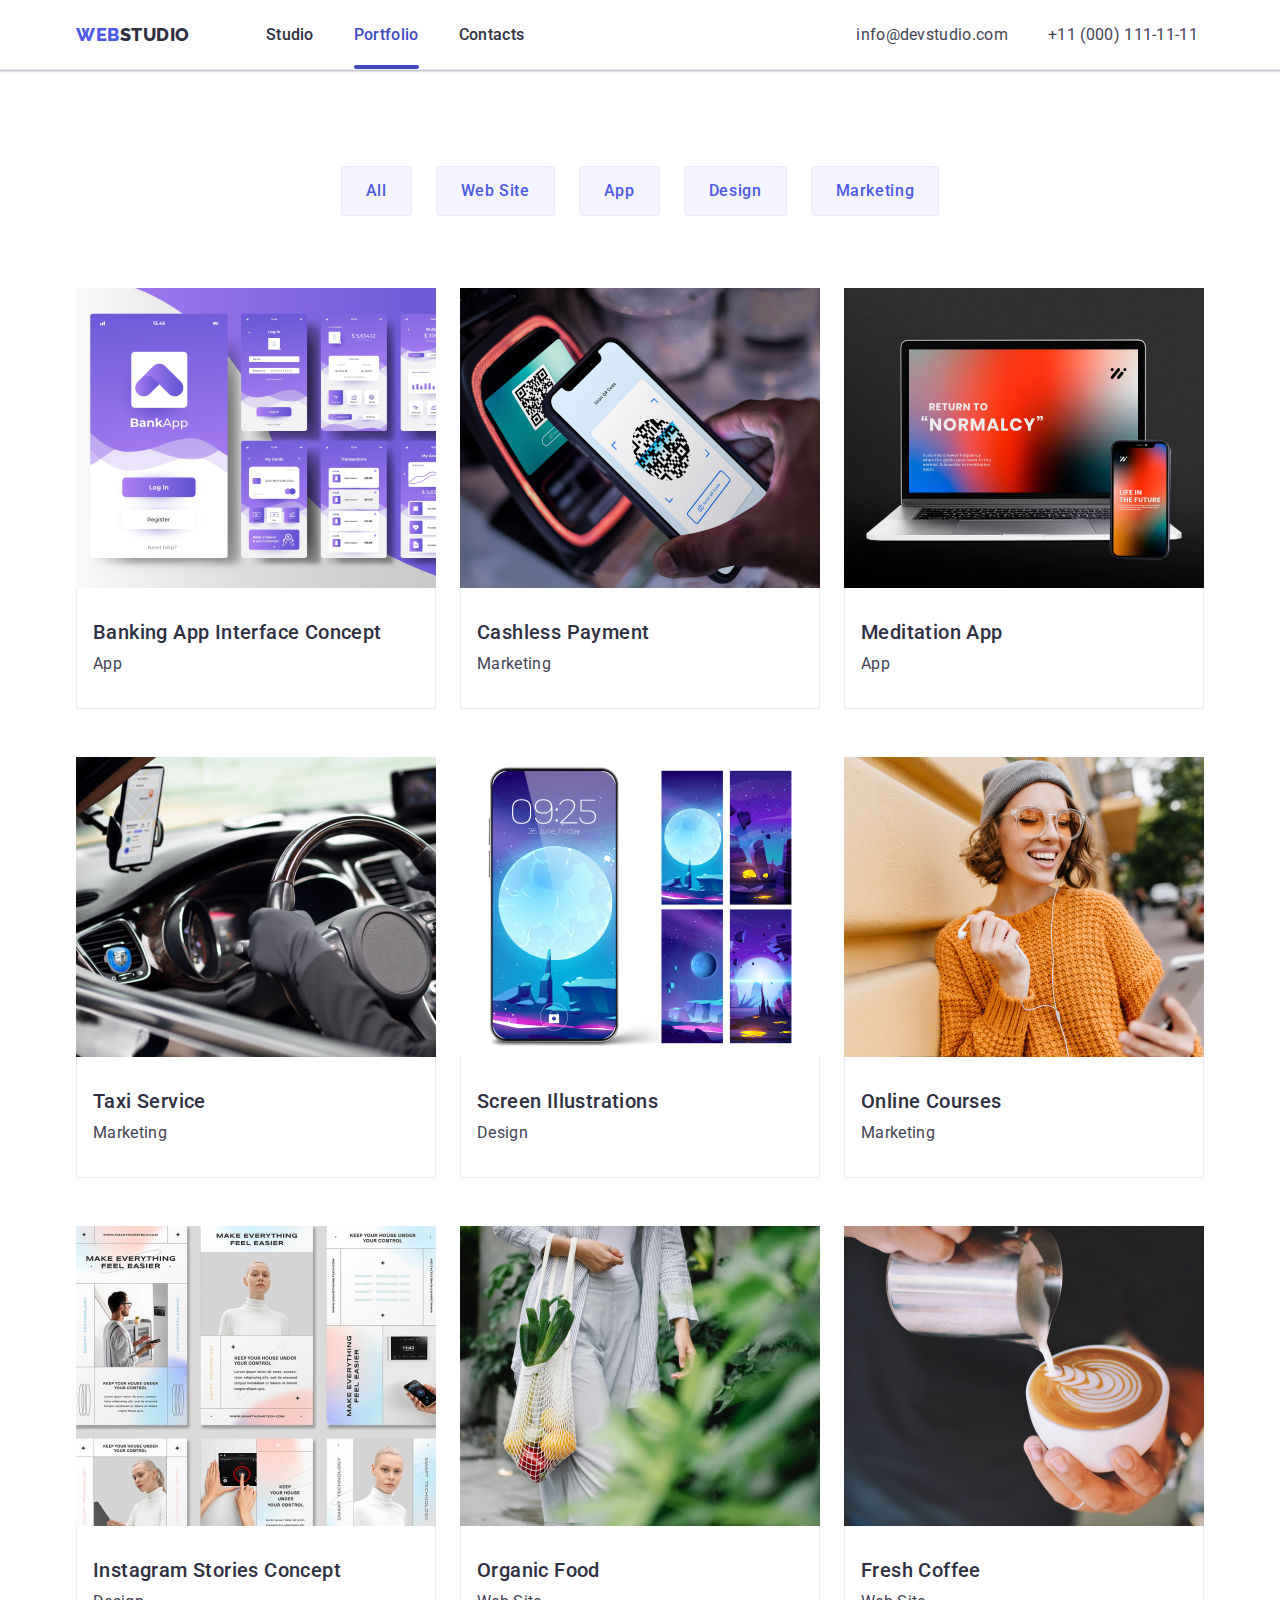
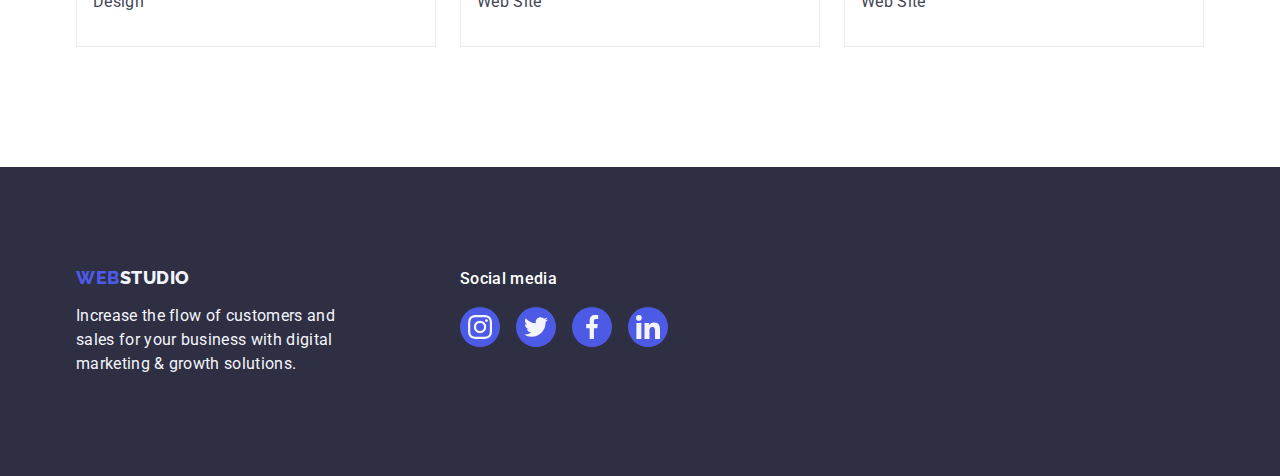
==== commit ddbad452: "1" ====
--- a/portfolio.html
+++ b/portfolio.html
@@ -24,7 +24,11 @@
           <a class="logoweb link" href="./index.html">Web<span class="logo-web">Studio</span></a>
           <ul class="list main-list">
             <li><a class="alert link" href="./index.html">Studio</a></li>
-            <li><a class="alert link line" href="./portfolio.html">Portfolio</a></li>
+            <li
+              ><a class="alert link color-nav-selected line" href="./portfolio.html"
+                >Portfolio</a
+              ></li
+            >
             <li><a class="alert link" href="">Contacts</a></li>
           </ul>
         </nav>
@@ -80,12 +84,18 @@
             </li>
             <li class="features-list">
               <a class="link image" href="">
-                <img
-                  src="./images/apps/Cashless2.jpg"
-                  alt="Платіжна система"
-                  width="360"
-                  height="300"
-                />
+                <div class="box-img">
+                  <img
+                    src="./images/apps/Cashless2.jpg"
+                    alt="Платіжна система"
+                    width="360"
+                    height="300"
+                  />
+                  <p class="text-app"
+                    >14 Stylish and User-Friendly App Design Concepts · Task Manager App · Calorie
+                    Tracker App · Exotic Fruit Ecommerce App · Cloud Storage App</p
+                  >
+                </div>
                 <div class="apps">
                   <h2 class="section-two">Cashless Payment</h2>
                   <p class="text">Marketing</p>
@@ -94,7 +104,13 @@
             </li>
             <li class="features-list">
               <a class="link image" href="">
-                <img src="./images/apps/App3.jpg" alt="Комп і телефон" width="360" height="300" />
+                <div class="box-img">
+                  <img src="./images/apps/App3.jpg" alt="Комп і телефон" width="360" height="300" />
+                  <p class="text-app"
+                    >14 Stylish and User-Friendly App Design Concepts · Task Manager App · Calorie
+                    Tracker App · Exotic Fruit Ecommerce App · Cloud Storage App</p
+                  >
+                </div>
                 <div class="apps">
                   <h2 class="section-two">Meditation App</h2>
                   <p class="text">App</p>
@@ -103,12 +119,18 @@
             </li>
             <li class="features-list">
               <a class="link image" href="">
-                <img
-                  src="./images/apps/TaxiService4.jpg"
-                  alt="кермо машини та навігатор"
-                  width="360"
-                  height="300"
-                />
+                <div class="box-img">
+                  <img
+                    src="./images/apps/TaxiService4.jpg"
+                    alt="кермо машини та навігатор"
+                    width="360"
+                    height="300"
+                  />
+                  <p class="text-app"
+                    >14 Stylish and User-Friendly App Design Concepts · Task Manager App · Calorie
+                    Tracker App · Exotic Fruit Ecommerce App · Cloud Storage App</p
+                  >
+                </div>
                 <div class="apps">
                   <h2 class="section-two">Taxi Service</h2>
                   <p class="text">Marketing</p>
@@ -117,12 +139,18 @@
             </li>
             <li class="features-list">
               <a class="link image" href="">
-                <img
-                  src="./images/apps/screen5.jpg"
-                  alt="дизайн фону на смартфоні"
-                  width="360"
-                  height="300"
-                />
+                <div class="box-img">
+                  <img
+                    src="./images/apps/screen5.jpg"
+                    alt="дизайн фону на смартфоні"
+                    width="360"
+                    height="300"
+                  />
+                  <p class="text-app"
+                    >14 Stylish and User-Friendly App Design Concepts · Task Manager App · Calorie
+                    Tracker App · Exotic Fruit Ecommerce App · Cloud Storage App</p
+                  >
+                </div>
                 <div class="apps">
                   <h2 class="section-two">Screen Illustrations</h2>
                   <p class="text">Design</p>
@@ -131,12 +159,18 @@
             </li>
             <li class="features-list">
               <a class="link image" href="">
-                <img
-                  src="./images/apps/online6.jpg"
-                  alt="дівчина з телефоном в руках"
-                  width="360"
-                  height="300"
-                />
+                <div class="box-img">
+                  <img
+                    src="./images/apps/online6.jpg"
+                    alt="дівчина з телефоном в руках"
+                    width="360"
+                    height="300"
+                  />
+                  <p class="text-app"
+                    >14 Stylish and User-Friendly App Design Concepts · Task Manager App · Calorie
+                    Tracker App · Exotic Fruit Ecommerce App · Cloud Storage App</p
+                  >
+                </div>
                 <div class="apps">
                   <h2 class="section-two">Online Courses</h2>
                   <p class="text">Marketing</p>
@@ -145,12 +179,18 @@
             </li>
             <li class="features-list">
               <a class="link image" href="">
-                <img
-                  src="./images/apps/inst7.jpg"
-                  alt="інтерфейс додатка"
-                  width="360"
-                  height="300"
-                />
+                <div class="box-img">
+                  <img
+                    src="./images/apps/inst7.jpg"
+                    alt="інтерфейс додатка"
+                    width="360"
+                    height="300"
+                  />
+                  <p class="text-app"
+                    >14 Stylish and User-Friendly App Design Concepts · Task Manager App · Calorie
+                    Tracker App · Exotic Fruit Ecommerce App · Cloud Storage App</p
+                  >
+                </div>
                 <div class="apps">
                   <h2 class="section-two">Instagram Stories Concept</h2>
                   <p class="text">Design</p>
@@ -159,12 +199,18 @@
             </li>
             <li class="features-list">
               <a class="link image" href="">
-                <img
-                  src="./images/apps/food8.jpg"
-                  alt="жінка із кульоком фруктів"
-                  width="360"
-                  height="300"
-                />
+                <div class="box-img">
+                  <img
+                    src="./images/apps/food8.jpg"
+                    alt="жінка із кульоком фруктів"
+                    width="360"
+                    height="300"
+                  />
+                  <p class="text-app"
+                    >14 Stylish and User-Friendly App Design Concepts · Task Manager App · Calorie
+                    Tracker App · Exotic Fruit Ecommerce App · Cloud Storage App</p
+                  >
+                </div>
                 <div class="apps">
                   <h2 class="section-two">Organic Food</h2>
                   <p class="text">Web Site</p>
@@ -173,7 +219,13 @@
             </li>
             <li class="features-list">
               <a class="link image" href="">
-                <img src="./images/apps/coff9.jpg" alt="капучіно" width="360" height="300" />
+                <div class="box-img">
+                  <img src="./images/apps/coff9.jpg" alt="капучіно" width="360" height="300" />
+                  <p class="text-app"
+                    >14 Stylish and User-Friendly App Design Concepts · Task Manager App · Calorie
+                    Tracker App · Exotic Fruit Ecommerce App · Cloud Storage App</p
+                  >
+                </div>
                 <div class="apps">
                   <h2 class="section-two">Fresh Coffee</h2>
                   <p class="text">Web Site</p>
--- a/css/styles.css
+++ b/css/styles.css
@@ -130,6 +130,10 @@
   transition: var(--social-link);
 }
 
+.color-nav-selected {
+  color: var(--link-ocean);
+}
+
 /* menu contacts*/
 
 .main-contacts {
@@ -728,7 +732,9 @@
   transition: transform 250ms cubic-bezier(0.4, 0, 0.2, 1);
 }
 
-.text-app:hover {
-  transform: translateY(5%);
-  overflow: visible;
-}
+.image:hover .text-app {
+  transform: translateY(0%);
+}
+.image:focus .text-app {
+  transform: translateY(0%);
+}
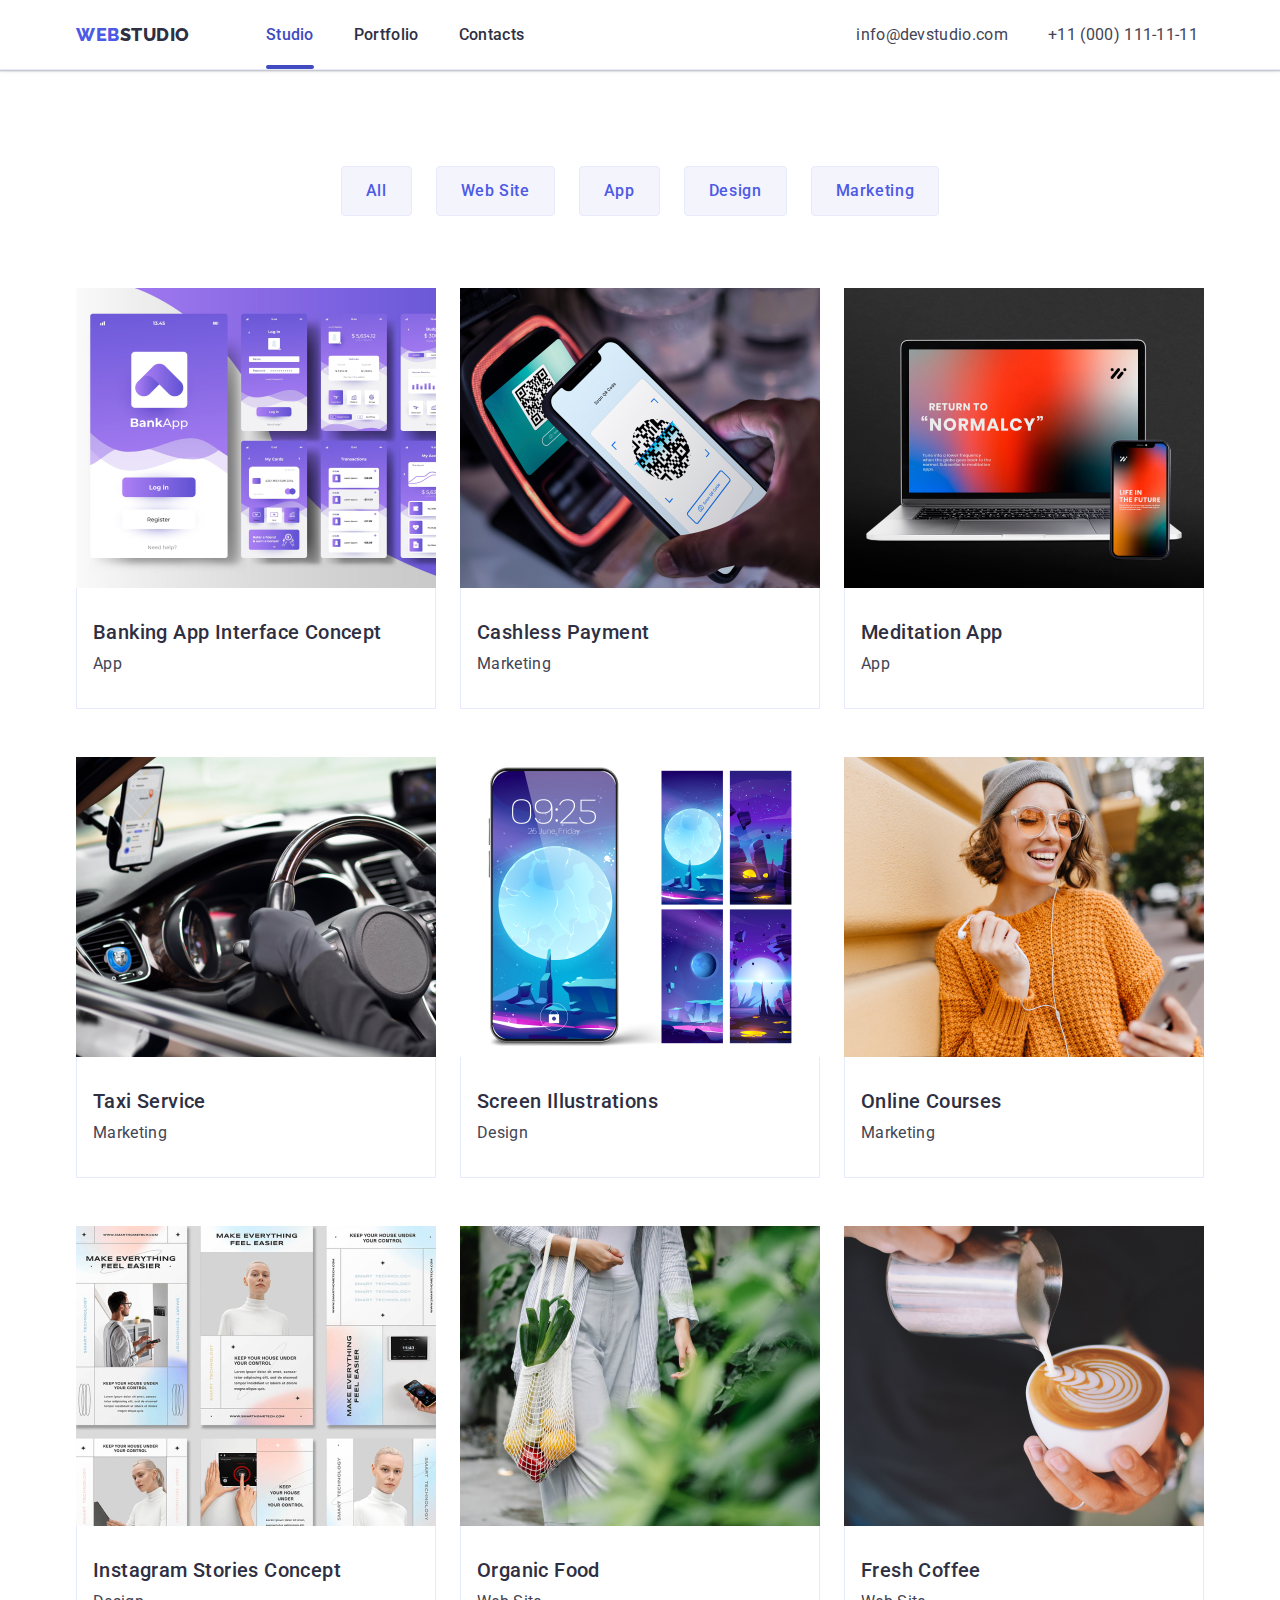
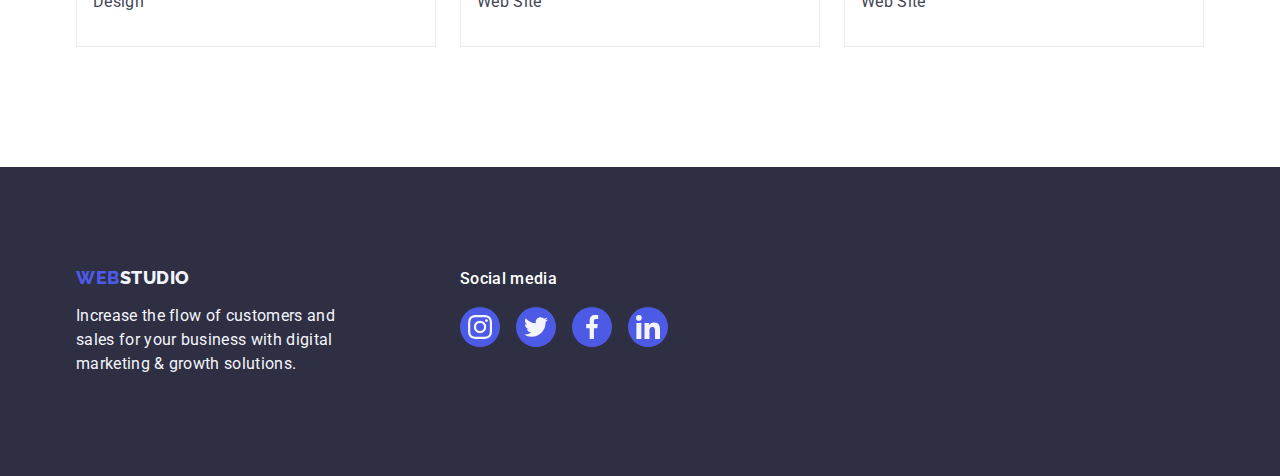
==== commit e8e4c195: "1" ====
--- a/portfolio.html
+++ b/portfolio.html
@@ -23,12 +23,8 @@
         <nav class="nav-link">
           <a class="logoweb link" href="./index.html">Web<span class="logo-web">Studio</span></a>
           <ul class="list main-list">
-            <li><a class="alert link" href="./index.html">Studio</a></li>
-            <li
-              ><a class="alert link color-nav-selected line" href="./portfolio.html"
-                >Portfolio</a
-              ></li
-            >
+            <li><a class="alert link color-nav-selected line" href="./index.html">Studio</a></li>
+            <li><a class="alert link" href="./portfolio.html">Portfolio</a></li>
             <li><a class="alert link" href="">Contacts</a></li>
           </ul>
         </nav>
--- a/css/styles.css
+++ b/css/styles.css
@@ -299,11 +299,16 @@
   border: none;
 }
 
-.icon-close:hover,
-.icon-close:focus {
+.btn-close:focus .icon-close {
   fill: #ffffff;
   color: #ffffff;
 }
+
+.btn-close:hover .icon-close {
+  fill: #ffffff;
+  color: #ffffff;
+}
+
 /* seconadry section*/
 
 .seconadry-section {
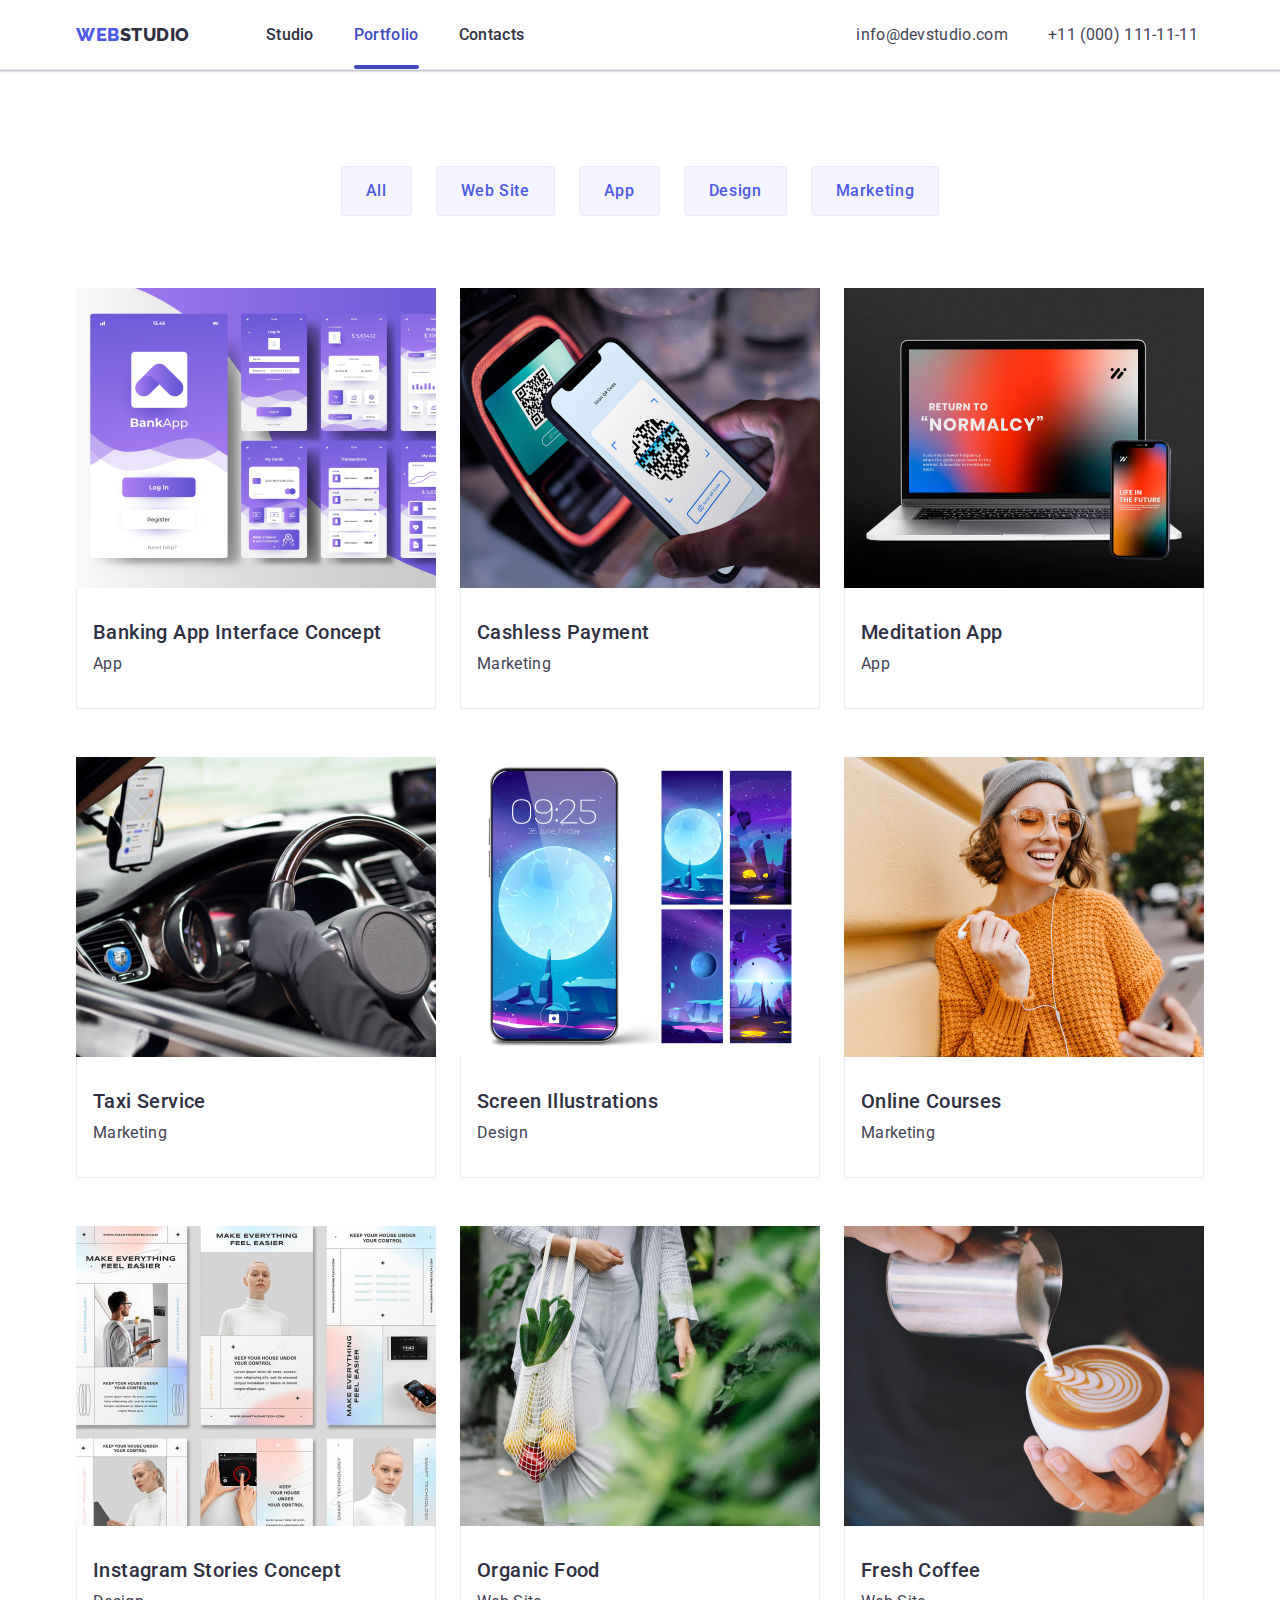
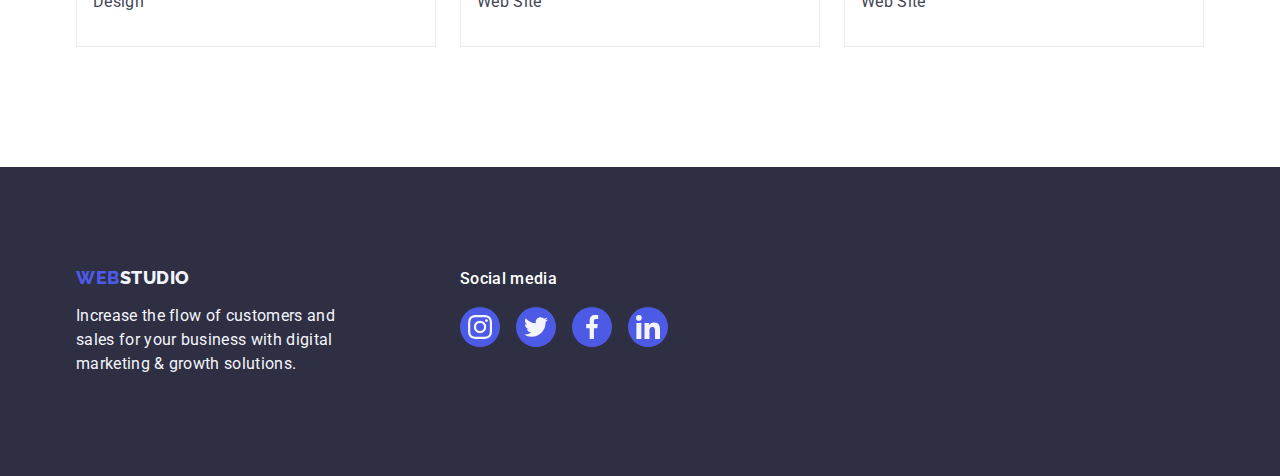
==== commit d531ab5d: "1" ====
--- a/portfolio.html
+++ b/portfolio.html
@@ -23,8 +23,12 @@
         <nav class="nav-link">
           <a class="logoweb link" href="./index.html">Web<span class="logo-web">Studio</span></a>
           <ul class="list main-list">
-            <li><a class="alert link color-nav-selected line" href="./index.html">Studio</a></li>
-            <li><a class="alert link" href="./portfolio.html">Portfolio</a></li>
+            <li><a class="alert link" href="./index.html">Studio</a></li>
+            <li
+              ><a class="alert link color-nav-selected line" href="./portfolio.html"
+                >Portfolio</a
+              ></li
+            >
             <li><a class="alert link" href="">Contacts</a></li>
           </ul>
         </nav>
--- a/css/styles.css
+++ b/css/styles.css
@@ -202,7 +202,6 @@
   background-color: #4d5ae5;
 
   border-radius: 4px;
-  line-height: 1.5;
   border: none;
   cursor: pointer;
 
@@ -210,7 +209,6 @@
   height: 56px;
 
   padding: 16px 32px;
-  gap: 10px;
   display: block;
   margin: 0 auto;
 
@@ -220,7 +218,6 @@
 .button-order:hover,
 .button-order:focus {
   background-color: var(--link-ocean);
-  border: none;
 }
 
 .backdrop {
@@ -267,10 +264,9 @@
   width: 24px;
   height: 24px;
 
-  border: 1px solid rgba(0, 0, 0, 0.1);
+  border: transparent;
   cursor: pointer;
   border-radius: 50%;
-  border: 250ms cubic-bezier(0.4, 0, 0.2, 1);
 
   padding: 0;
   display: flex;
@@ -278,11 +274,6 @@
   justify-content: center;
 
   background-color: #e7e9fc;
-
-  transition: transform 250ms cubic-bezier(0.4, 0, 0.2, 1);
-  transition: background-color 250ms cubic-bezier(0.4, 0, 0.2, 1);
-  transition: background-color 250ms cubic-bezier(0.4, 0, 0.2, 1),
-    border 250ms cubic-bezier(0.4, 0, 0.2, 1);
 }
 
 .backdrop .is-hidden .modal {
